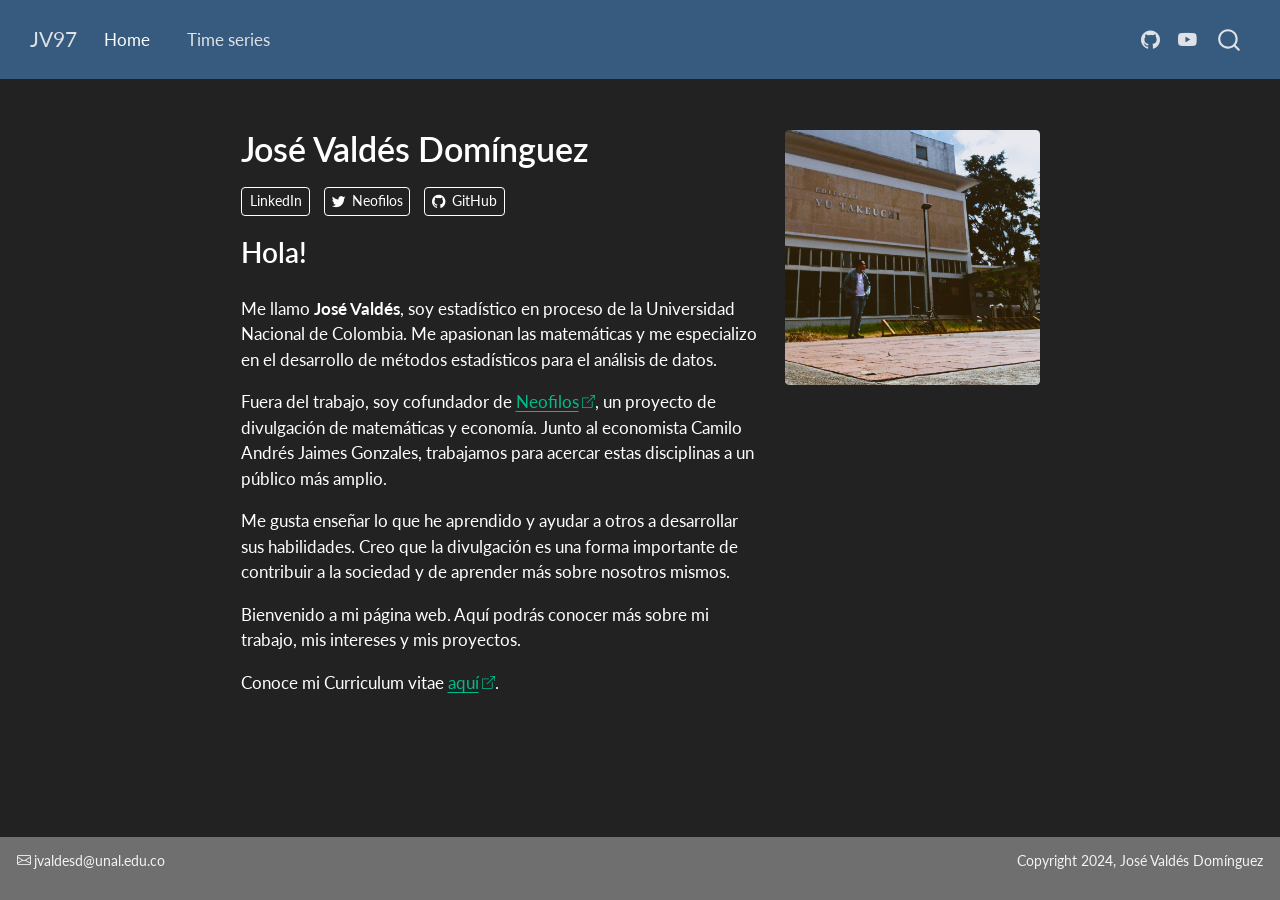
==== docs/index.html @ f2891b0b "favicon y añadir google ads" ====
<!DOCTYPE html>
<html xmlns="http://www.w3.org/1999/xhtml" lang="es" xml:lang="es"><head>
<!-- Google tag (gtag.js) -->
<script async src="https://www.googletagmanager.com/gtag/js?id=G-8QEJFWVWYY"></script>
<script>
  window.dataLayer = window.dataLayer || [];
  function gtag(){dataLayer.push(arguments);}
  gtag('js', new Date());

  gtag('config', 'G-8QEJFWVWYY');
</script>

<meta charset="utf-8">
<meta name="generator" content="quarto-1.4.549">

<meta name="viewport" content="width=device-width, initial-scale=1.0, user-scalable=yes">


<title>JV97 - José Valdés Domínguez</title>
<style>
code{white-space: pre-wrap;}
span.smallcaps{font-variant: small-caps;}
div.columns{display: flex; gap: min(4vw, 1.5em);}
div.column{flex: auto; overflow-x: auto;}
div.hanging-indent{margin-left: 1.5em; text-indent: -1.5em;}
ul.task-list{list-style: none;}
ul.task-list li input[type="checkbox"] {
  width: 0.8em;
  margin: 0 0.8em 0.2em -1em; /* quarto-specific, see https://github.com/quarto-dev/quarto-cli/issues/4556 */ 
  vertical-align: middle;
}
</style>


<script src="site_libs/quarto-nav/quarto-nav.js"></script>
<script src="site_libs/quarto-nav/headroom.min.js"></script>
<script src="site_libs/clipboard/clipboard.min.js"></script>
<script src="site_libs/quarto-search/autocomplete.umd.js"></script>
<script src="site_libs/quarto-search/fuse.min.js"></script>
<script src="site_libs/quarto-search/quarto-search.js"></script>
<meta name="quarto:offset" content="./">
<link href=".//imagen/logo/JV97-logos4.jpeg" rel="icon" type="image/jpeg">
<script src="site_libs/quarto-html/quarto.js"></script>
<script src="site_libs/quarto-html/popper.min.js"></script>
<script src="site_libs/quarto-html/tippy.umd.min.js"></script>
<link href="site_libs/quarto-html/tippy.css" rel="stylesheet">
<link href="site_libs/quarto-html/quarto-syntax-highlighting-dark.css" rel="stylesheet" id="quarto-text-highlighting-styles">
<script src="site_libs/bootstrap/bootstrap.min.js"></script>
<link href="site_libs/bootstrap/bootstrap-icons.css" rel="stylesheet">
<link href="site_libs/bootstrap/bootstrap.min.css" rel="stylesheet" id="quarto-bootstrap" data-mode="dark">
<script id="quarto-search-options" type="application/json">{
  "location": "navbar",
  "copy-button": false,
  "collapse-after": 3,
  "panel-placement": "end",
  "type": "overlay",
  "limit": 50,
  "keyboard-shortcut": [
    "f",
    "/",
    "s"
  ],
  "show-item-context": false,
  "language": {
    "search-no-results-text": "Sin resultados",
    "search-matching-documents-text": "documentos encontrados",
    "search-copy-link-title": "Copiar el enlace en la búsqueda",
    "search-hide-matches-text": "Ocultar resultados adicionales",
    "search-more-match-text": "resultado adicional en este documento",
    "search-more-matches-text": "resultados adicionales en este documento",
    "search-clear-button-title": "Borrar",
    "search-text-placeholder": "",
    "search-detached-cancel-button-title": "Cancelar",
    "search-submit-button-title": "Enviar",
    "search-label": "Buscar"
  }
}</script>


<link rel="stylesheet" href="styles.css">
</head>

<body class="nav-fixed fullcontent">

<div id="quarto-search-results"></div>
  <header id="quarto-header" class="headroom fixed-top">
    <nav class="navbar navbar-expand-lg " data-bs-theme="dark">
      <div class="navbar-container container-fluid">
      <div class="navbar-brand-container mx-auto">
    <a class="navbar-brand" href="./index.html">
    <span class="navbar-title">JV97</span>
    </a>
  </div>
            <div id="quarto-search" class="" title="Buscar"></div>
          <button class="navbar-toggler" type="button" data-bs-toggle="collapse" data-bs-target="#navbarCollapse" aria-controls="navbarCollapse" aria-expanded="false" aria-label="Navegación de palanca" onclick="if (window.quartoToggleHeadroom) { window.quartoToggleHeadroom(); }">
  <span class="navbar-toggler-icon"></span>
</button>
          <div class="collapse navbar-collapse" id="navbarCollapse">
            <ul class="navbar-nav navbar-nav-scroll me-auto">
  <li class="nav-item">
    <a class="nav-link active" href="./index.html" aria-current="page"> 
<span class="menu-text">Home</span></a>
  </li>  
  <li class="nav-item compact">
    <a class="nav-link" href="./about.qmd"> 
<span class="menu-text"></span></a>
  </li>  
  <li class="nav-item">
    <a class="nav-link" href="./series.html"> 
<span class="menu-text">Time series</span></a>
  </li>  
</ul>
            <ul class="navbar-nav navbar-nav-scroll ms-auto">
  <li class="nav-item compact">
    <a class="nav-link" href="https://github.com/JoseValdes97?tab=repositories"> <i class="bi bi-github" role="img">
</i> 
<span class="menu-text"></span></a>
  </li>  
  <li class="nav-item compact">
    <a class="nav-link" href="https://www.youtube.com/@neofilos1576"> <i class="bi bi-youtube" role="img">
</i> 
<span class="menu-text"></span></a>
  </li>  
</ul>
          </div> <!-- /navcollapse -->
          <div class="quarto-navbar-tools">
</div>
      </div> <!-- /container-fluid -->
    </nav>
</header>
<!-- content -->
<div id="quarto-content" class="quarto-container page-columns page-rows-contents page-layout-article page-navbar">
<!-- sidebar -->
<!-- margin-sidebar -->
    
<!-- main -->
<div class="quarto-about-solana column-body content">
  <div class="about-entity">
    <div class="entity-contents">
      <header id="title-block-header" class="quarto-title-block default">
<div class="quarto-title">
<h1 class="title">José Valdés Domínguez</h1>
</div>
<div class="quarto-title-meta">
  </div>
</header> <div class="about-links">
  <a href="https://www.linkedin.com/in/jose-armando-valdes-dominguez-b40739283" class="about-link" rel="" target="">
    <i class="bi bi-linkdin"></i>
     <span class="about-link-text">LinkedIn</span>
  </a>
  <a href="https://twitter.com/neofilos_" class="about-link" rel="" target="">
    <i class="bi bi-twitter"></i>
     <span class="about-link-text">Neofilos</span>
  </a>
  <a href="https://github.com/JoseValdes97" class="about-link" rel="" target="">
    <i class="bi bi-github"></i>
     <span class="about-link-text">GitHub</span>
  </a>
</div>
      <div class="about-contents"><main class="content" id="quarto-document-content">
<section id="hola" class="level2">
<h2 data-anchor-id="hola">Hola!</h2>
<p>Me llamo <strong>José Valdés</strong>, soy estadístico en proceso de la Universidad Nacional de Colombia. Me apasionan las matemáticas y me especializo en el desarrollo de métodos estadísticos para el análisis de datos.</p>
<p>Fuera del trabajo, soy cofundador de <a href="https://www.instagram.com/neofilos_/?hl=es-la" class="external" target="_blank">Neofilos</a>, un proyecto de divulgación de matemáticas y economía. Junto al economista Camilo Andrés Jaimes Gonzales, trabajamos para acercar estas disciplinas a un público más amplio.</p>
<p>Me gusta enseñar lo que he aprendido y ayudar a otros a desarrollar sus habilidades. Creo que la divulgación es una forma importante de contribuir a la sociedad y de aprender más sobre nosotros mismos.</p>
<p>Bienvenido a mi página web. Aquí podrás conocer más sobre mi trabajo, mis intereses y mis proyectos.</p>
<p>Conoce mi Curriculum vitae <a href="https://drive.google.com/file/d/17FmuRVnsxBYMQTLuP5zVKm45HBLJpgVs/view?usp=sharing" class="external" target="_blank">aquí</a>.</p>


</section>
</main></div>
    </div>
    <img src="imagen/foto-mia.jpg" class="about-image
  rounded " style="width: 15em;">
  </div>
</div>
 <!-- /main -->
<script id="quarto-html-after-body" type="application/javascript">
window.document.addEventListener("DOMContentLoaded", function (event) {
  const toggleBodyColorMode = (bsSheetEl) => {
    const mode = bsSheetEl.getAttribute("data-mode");
    const bodyEl = window.document.querySelector("body");
    if (mode === "dark") {
      bodyEl.classList.add("quarto-dark");
      bodyEl.classList.remove("quarto-light");
    } else {
      bodyEl.classList.add("quarto-light");
      bodyEl.classList.remove("quarto-dark");
    }
  }
  const toggleBodyColorPrimary = () => {
    const bsSheetEl = window.document.querySelector("link#quarto-bootstrap");
    if (bsSheetEl) {
      toggleBodyColorMode(bsSheetEl);
    }
  }
  toggleBodyColorPrimary();  
  const isCodeAnnotation = (el) => {
    for (const clz of el.classList) {
      if (clz.startsWith('code-annotation-')) {                     
        return true;
      }
    }
    return false;
  }
  const clipboard = new window.ClipboardJS('.code-copy-button', {
    text: function(trigger) {
      const codeEl = trigger.previousElementSibling.cloneNode(true);
      for (const childEl of codeEl.children) {
        if (isCodeAnnotation(childEl)) {
          childEl.remove();
        }
      }
      return codeEl.innerText;
    }
  });
  clipboard.on('success', function(e) {
    // button target
    const button = e.trigger;
    // don't keep focus
    button.blur();
    // flash "checked"
    button.classList.add('code-copy-button-checked');
    var currentTitle = button.getAttribute("title");
    button.setAttribute("title", "Copiado");
    let tooltip;
    if (window.bootstrap) {
      button.setAttribute("data-bs-toggle", "tooltip");
      button.setAttribute("data-bs-placement", "left");
      button.setAttribute("data-bs-title", "Copiado");
      tooltip = new bootstrap.Tooltip(button, 
        { trigger: "manual", 
          customClass: "code-copy-button-tooltip",
          offset: [0, -8]});
      tooltip.show();    
    }
    setTimeout(function() {
      if (tooltip) {
        tooltip.hide();
        button.removeAttribute("data-bs-title");
        button.removeAttribute("data-bs-toggle");
        button.removeAttribute("data-bs-placement");
      }
      button.setAttribute("title", currentTitle);
      button.classList.remove('code-copy-button-checked');
    }, 1000);
    // clear code selection
    e.clearSelection();
  });
  function tippyHover(el, contentFn, onTriggerFn, onUntriggerFn) {
    const config = {
      allowHTML: true,
      maxWidth: 500,
      delay: 100,
      arrow: false,
      appendTo: function(el) {
          return el.parentElement;
      },
      interactive: true,
      interactiveBorder: 10,
      theme: 'quarto',
      placement: 'bottom-start',
    };
    if (contentFn) {
      config.content = contentFn;
    }
    if (onTriggerFn) {
      config.onTrigger = onTriggerFn;
    }
    if (onUntriggerFn) {
      config.onUntrigger = onUntriggerFn;
    }
    window.tippy(el, config); 
  }
  const noterefs = window.document.querySelectorAll('a[role="doc-noteref"]');
  for (var i=0; i<noterefs.length; i++) {
    const ref = noterefs[i];
    tippyHover(ref, function() {
      // use id or data attribute instead here
      let href = ref.getAttribute('data-footnote-href') || ref.getAttribute('href');
      try { href = new URL(href).hash; } catch {}
      const id = href.replace(/^#\/?/, "");
      const note = window.document.getElementById(id);
      return note.innerHTML;
    });
  }
  const xrefs = window.document.querySelectorAll('a.quarto-xref');
  const processXRef = (id, note) => {
    // Strip column container classes
    const stripColumnClz = (el) => {
      el.classList.remove("page-full", "page-columns");
      if (el.children) {
        for (const child of el.children) {
          stripColumnClz(child);
        }
      }
    }
    stripColumnClz(note)
    if (id === null || id.startsWith('sec-')) {
      // Special case sections, only their first couple elements
      const container = document.createElement("div");
      if (note.children && note.children.length > 2) {
        container.appendChild(note.children[0].cloneNode(true));
        for (let i = 1; i < note.children.length; i++) {
          const child = note.children[i];
          if (child.tagName === "P" && child.innerText === "") {
            continue;
          } else {
            container.appendChild(child.cloneNode(true));
            break;
          }
        }
        if (window.Quarto?.typesetMath) {
          window.Quarto.typesetMath(container);
        }
        return container.innerHTML
      } else {
        if (window.Quarto?.typesetMath) {
          window.Quarto.typesetMath(note);
        }
        return note.innerHTML;
      }
    } else {
      // Remove any anchor links if they are present
      const anchorLink = note.querySelector('a.anchorjs-link');
      if (anchorLink) {
        anchorLink.remove();
      }
      if (window.Quarto?.typesetMath) {
        window.Quarto.typesetMath(note);
      }
      // TODO in 1.5, we should make sure this works without a callout special case
      if (note.classList.contains("callout")) {
        return note.outerHTML;
      } else {
        return note.innerHTML;
      }
    }
  }
  for (var i=0; i<xrefs.length; i++) {
    const xref = xrefs[i];
    tippyHover(xref, undefined, function(instance) {
      instance.disable();
      let url = xref.getAttribute('href');
      let hash = undefined; 
      if (url.startsWith('#')) {
        hash = url;
      } else {
        try { hash = new URL(url).hash; } catch {}
      }
      if (hash) {
        const id = hash.replace(/^#\/?/, "");
        const note = window.document.getElementById(id);
        if (note !== null) {
          try {
            const html = processXRef(id, note.cloneNode(true));
            instance.setContent(html);
          } finally {
            instance.enable();
            instance.show();
          }
        } else {
          // See if we can fetch this
          fetch(url.split('#')[0])
          .then(res => res.text())
          .then(html => {
            const parser = new DOMParser();
            const htmlDoc = parser.parseFromString(html, "text/html");
            const note = htmlDoc.getElementById(id);
            if (note !== null) {
              const html = processXRef(id, note);
              instance.setContent(html);
            } 
          }).finally(() => {
            instance.enable();
            instance.show();
          });
        }
      } else {
        // See if we can fetch a full url (with no hash to target)
        // This is a special case and we should probably do some content thinning / targeting
        fetch(url)
        .then(res => res.text())
        .then(html => {
          const parser = new DOMParser();
          const htmlDoc = parser.parseFromString(html, "text/html");
          const note = htmlDoc.querySelector('main.content');
          if (note !== null) {
            // This should only happen for chapter cross references
            // (since there is no id in the URL)
            // remove the first header
            if (note.children.length > 0 && note.children[0].tagName === "HEADER") {
              note.children[0].remove();
            }
            const html = processXRef(null, note);
            instance.setContent(html);
          } 
        }).finally(() => {
          instance.enable();
          instance.show();
        });
      }
    }, function(instance) {
    });
  }
      let selectedAnnoteEl;
      const selectorForAnnotation = ( cell, annotation) => {
        let cellAttr = 'data-code-cell="' + cell + '"';
        let lineAttr = 'data-code-annotation="' +  annotation + '"';
        const selector = 'span[' + cellAttr + '][' + lineAttr + ']';
        return selector;
      }
      const selectCodeLines = (annoteEl) => {
        const doc = window.document;
        const targetCell = annoteEl.getAttribute("data-target-cell");
        const targetAnnotation = annoteEl.getAttribute("data-target-annotation");
        const annoteSpan = window.document.querySelector(selectorForAnnotation(targetCell, targetAnnotation));
        const lines = annoteSpan.getAttribute("data-code-lines").split(",");
        const lineIds = lines.map((line) => {
          return targetCell + "-" + line;
        })
        let top = null;
        let height = null;
        let parent = null;
        if (lineIds.length > 0) {
            //compute the position of the single el (top and bottom and make a div)
            const el = window.document.getElementById(lineIds[0]);
            top = el.offsetTop;
            height = el.offsetHeight;
            parent = el.parentElement.parentElement;
          if (lineIds.length > 1) {
            const lastEl = window.document.getElementById(lineIds[lineIds.length - 1]);
            const bottom = lastEl.offsetTop + lastEl.offsetHeight;
            height = bottom - top;
          }
          if (top !== null && height !== null && parent !== null) {
            // cook up a div (if necessary) and position it 
            let div = window.document.getElementById("code-annotation-line-highlight");
            if (div === null) {
              div = window.document.createElement("div");
              div.setAttribute("id", "code-annotation-line-highlight");
              div.style.position = 'absolute';
              parent.appendChild(div);
            }
            div.style.top = top - 2 + "px";
            div.style.height = height + 4 + "px";
            div.style.left = 0;
            let gutterDiv = window.document.getElementById("code-annotation-line-highlight-gutter");
            if (gutterDiv === null) {
              gutterDiv = window.document.createElement("div");
              gutterDiv.setAttribute("id", "code-annotation-line-highlight-gutter");
              gutterDiv.style.position = 'absolute';
              const codeCell = window.document.getElementById(targetCell);
              const gutter = codeCell.querySelector('.code-annotation-gutter');
              gutter.appendChild(gutterDiv);
            }
            gutterDiv.style.top = top - 2 + "px";
            gutterDiv.style.height = height + 4 + "px";
          }
          selectedAnnoteEl = annoteEl;
        }
      };
      const unselectCodeLines = () => {
        const elementsIds = ["code-annotation-line-highlight", "code-annotation-line-highlight-gutter"];
        elementsIds.forEach((elId) => {
          const div = window.document.getElementById(elId);
          if (div) {
            div.remove();
          }
        });
        selectedAnnoteEl = undefined;
      };
        // Handle positioning of the toggle
    window.addEventListener(
      "resize",
      throttle(() => {
        elRect = undefined;
        if (selectedAnnoteEl) {
          selectCodeLines(selectedAnnoteEl);
        }
      }, 10)
    );
    function throttle(fn, ms) {
    let throttle = false;
    let timer;
      return (...args) => {
        if(!throttle) { // first call gets through
            fn.apply(this, args);
            throttle = true;
        } else { // all the others get throttled
            if(timer) clearTimeout(timer); // cancel #2
            timer = setTimeout(() => {
              fn.apply(this, args);
              timer = throttle = false;
            }, ms);
        }
      };
    }
      // Attach click handler to the DT
      const annoteDls = window.document.querySelectorAll('dt[data-target-cell]');
      for (const annoteDlNode of annoteDls) {
        annoteDlNode.addEventListener('click', (event) => {
          const clickedEl = event.target;
          if (clickedEl !== selectedAnnoteEl) {
            unselectCodeLines();
            const activeEl = window.document.querySelector('dt[data-target-cell].code-annotation-active');
            if (activeEl) {
              activeEl.classList.remove('code-annotation-active');
            }
            selectCodeLines(clickedEl);
            clickedEl.classList.add('code-annotation-active');
          } else {
            // Unselect the line
            unselectCodeLines();
            clickedEl.classList.remove('code-annotation-active');
          }
        });
      }
  const findCites = (el) => {
    const parentEl = el.parentElement;
    if (parentEl) {
      const cites = parentEl.dataset.cites;
      if (cites) {
        return {
          el,
          cites: cites.split(' ')
        };
      } else {
        return findCites(el.parentElement)
      }
    } else {
      return undefined;
    }
  };
  var bibliorefs = window.document.querySelectorAll('a[role="doc-biblioref"]');
  for (var i=0; i<bibliorefs.length; i++) {
    const ref = bibliorefs[i];
    const citeInfo = findCites(ref);
    if (citeInfo) {
      tippyHover(citeInfo.el, function() {
        var popup = window.document.createElement('div');
        citeInfo.cites.forEach(function(cite) {
          var citeDiv = window.document.createElement('div');
          citeDiv.classList.add('hanging-indent');
          citeDiv.classList.add('csl-entry');
          var biblioDiv = window.document.getElementById('ref-' + cite);
          if (biblioDiv) {
            citeDiv.innerHTML = biblioDiv.innerHTML;
          }
          popup.appendChild(citeDiv);
        });
        return popup.innerHTML;
      });
    }
  }
});
</script>
</div> <!-- /content -->
<footer class="footer">
  <div class="nav-footer">
    <div class="nav-footer-left">
      <ul class="footer-items list-unstyled">
    <li class="nav-item">
      <i class="bi bi-envelope" role="img">
</i> 
 jvaldesd@unal.edu.co
  </li>  
</ul>
    </div>   
    <div class="nav-footer-center">
      &nbsp;
    </div>
    <div class="nav-footer-right">
      <ul class="footer-items list-unstyled">
    <li class="nav-item">
 Copyright 2024, José Valdés Domínguez
  </li>  
</ul>
    </div>
  </div>
</footer>




</body></html>
---- docs/site_libs/quarto-html/tippy.css ----
.tippy-box[data-animation=fade][data-state=hidden]{opacity:0}[data-tippy-root]{max-width:calc(100vw - 10px)}.tippy-box{position:relative;background-color:#333;color:#fff;border-radius:4px;font-size:14px;line-height:1.4;white-space:normal;outline:0;transition-property:transform,visibility,opacity}.tippy-box[data-placement^=top]>.tippy-arrow{bottom:0}.tippy-box[data-placement^=top]>.tippy-arrow:before{bottom:-7px;left:0;border-width:8px 8px 0;border-top-color:initial;transform-origin:center top}.tippy-box[data-placement^=bottom]>.tippy-arrow{top:0}.tippy-box[data-placement^=bottom]>.tippy-arrow:before{top:-7px;left:0;border-width:0 8px 8px;border-bottom-color:initial;transform-origin:center bottom}.tippy-box[data-placement^=left]>.tippy-arrow{right:0}.tippy-box[data-placement^=left]>.tippy-arrow:before{border-width:8px 0 8px 8px;border-left-color:initial;right:-7px;transform-origin:center left}.tippy-box[data-placement^=right]>.tippy-arrow{left:0}.tippy-box[data-placement^=right]>.tippy-arrow:before{left:-7px;border-width:8px 8px 8px 0;border-right-color:initial;transform-origin:center right}.tippy-box[data-inertia][data-state=visible]{transition-timing-function:cubic-bezier(.54,1.5,.38,1.11)}.tippy-arrow{width:16px;height:16px;color:#333}.tippy-arrow:before{content:"";position:absolute;border-color:transparent;border-style:solid}.tippy-content{position:relative;padding:5px 9px;z-index:1}
---- docs/styles.css ----
/* css styles */
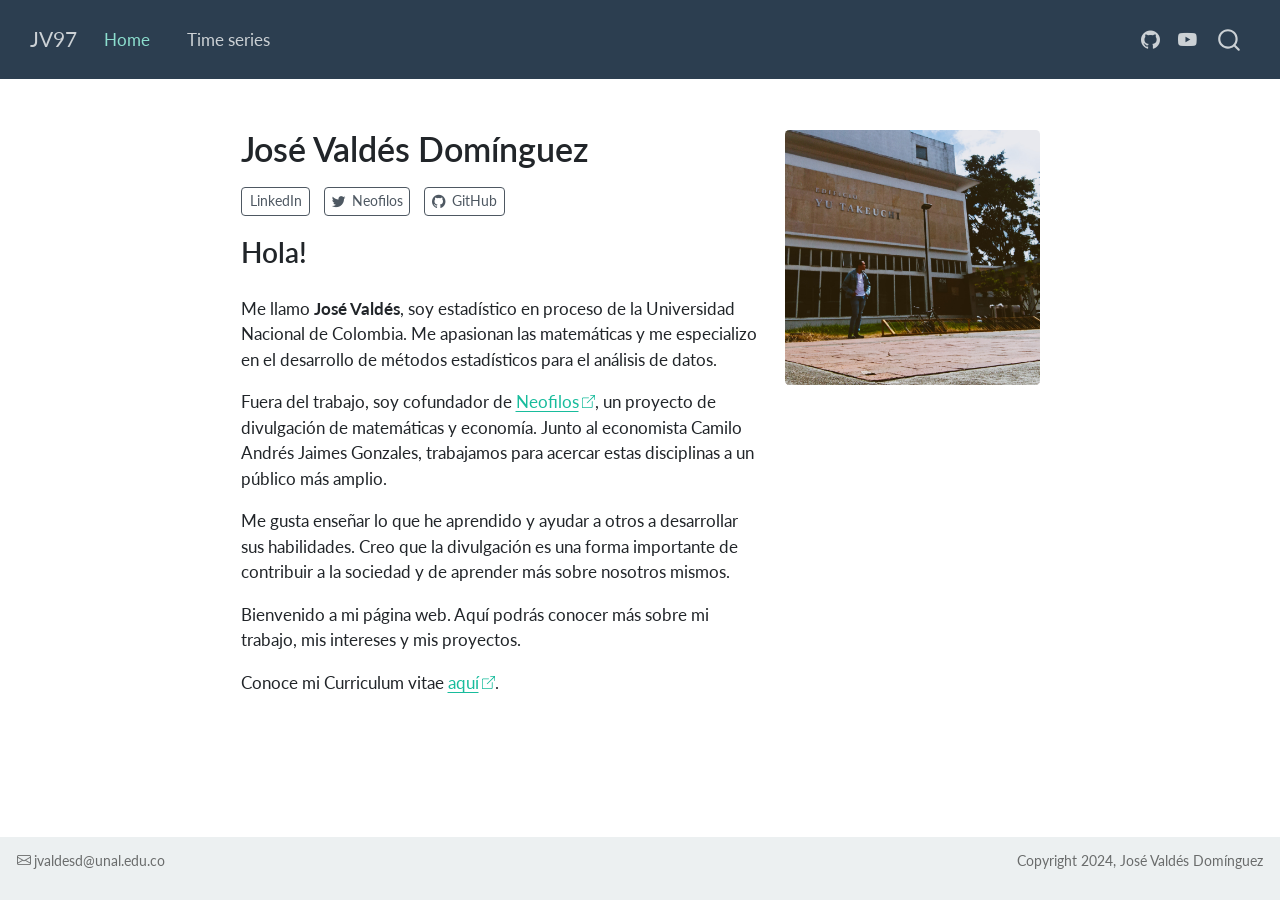
==== commit d7eb652f: "Cambios para manejo de plots." ====
--- a/docs/index.html
+++ b/docs/index.html
@@ -1,14 +1,5 @@
 <!DOCTYPE html>
 <html xmlns="http://www.w3.org/1999/xhtml" lang="es" xml:lang="es"><head>
-<!-- Google tag (gtag.js) -->
-<script async src="https://www.googletagmanager.com/gtag/js?id=G-8QEJFWVWYY"></script>
-<script>
-  window.dataLayer = window.dataLayer || [];
-  function gtag(){dataLayer.push(arguments);}
-  gtag('js', new Date());
-
-  gtag('config', 'G-8QEJFWVWYY');
-</script>
 
 <meta charset="utf-8">
 <meta name="generator" content="quarto-1.4.549">
@@ -44,10 +35,10 @@
 <script src="site_libs/quarto-html/popper.min.js"></script>
 <script src="site_libs/quarto-html/tippy.umd.min.js"></script>
 <link href="site_libs/quarto-html/tippy.css" rel="stylesheet">
-<link href="site_libs/quarto-html/quarto-syntax-highlighting-dark.css" rel="stylesheet" id="quarto-text-highlighting-styles">
+<link href="site_libs/quarto-html/quarto-syntax-highlighting.css" rel="stylesheet" id="quarto-text-highlighting-styles">
 <script src="site_libs/bootstrap/bootstrap.min.js"></script>
 <link href="site_libs/bootstrap/bootstrap-icons.css" rel="stylesheet">
-<link href="site_libs/bootstrap/bootstrap.min.css" rel="stylesheet" id="quarto-bootstrap" data-mode="dark">
+<link href="site_libs/bootstrap/bootstrap.min.css" rel="stylesheet" id="quarto-bootstrap" data-mode="light">
 <script id="quarto-search-options" type="application/json">{
   "location": "navbar",
   "copy-button": false,
@@ -75,9 +66,17 @@
     "search-label": "Buscar"
   }
 }</script>
-
-
-<link rel="stylesheet" href="styles.css">
+<script async="" src="https://www.googletagmanager.com/gtag/js?id=G-8QEJFWVWYY"></script>
+
+<script type="text/javascript">
+
+window.dataLayer = window.dataLayer || [];
+function gtag(){dataLayer.push(arguments);}
+gtag('js', new Date());
+gtag('config', 'G-8QEJFWVWYY', { 'anonymize_ip': true});
+</script>
+
+
 </head>
 
 <body class="nav-fixed fullcontent">
--- a/docs/site_libs/quarto-html/quarto-syntax-highlighting.css
+++ b/docs/site_libs/quarto-html/quarto-syntax-highlighting.css
@@ -0,0 +1,203 @@
+/* quarto syntax highlight colors */
+:root {
+  --quarto-hl-ot-color: #003B4F;
+  --quarto-hl-at-color: #657422;
+  --quarto-hl-ss-color: #20794D;
+  --quarto-hl-an-color: #5E5E5E;
+  --quarto-hl-fu-color: #4758AB;
+  --quarto-hl-st-color: #20794D;
+  --quarto-hl-cf-color: #003B4F;
+  --quarto-hl-op-color: #5E5E5E;
+  --quarto-hl-er-color: #AD0000;
+  --quarto-hl-bn-color: #AD0000;
+  --quarto-hl-al-color: #AD0000;
+  --quarto-hl-va-color: #111111;
+  --quarto-hl-bu-color: inherit;
+  --quarto-hl-ex-color: inherit;
+  --quarto-hl-pp-color: #AD0000;
+  --quarto-hl-in-color: #5E5E5E;
+  --quarto-hl-vs-color: #20794D;
+  --quarto-hl-wa-color: #5E5E5E;
+  --quarto-hl-do-color: #5E5E5E;
+  --quarto-hl-im-color: #00769E;
+  --quarto-hl-ch-color: #20794D;
+  --quarto-hl-dt-color: #AD0000;
+  --quarto-hl-fl-color: #AD0000;
+  --quarto-hl-co-color: #5E5E5E;
+  --quarto-hl-cv-color: #5E5E5E;
+  --quarto-hl-cn-color: #8f5902;
+  --quarto-hl-sc-color: #5E5E5E;
+  --quarto-hl-dv-color: #AD0000;
+  --quarto-hl-kw-color: #003B4F;
+}
+
+/* other quarto variables */
+:root {
+  --quarto-font-monospace: SFMono-Regular, Menlo, Monaco, Consolas, "Liberation Mono", "Courier New", monospace;
+}
+
+pre > code.sourceCode > span {
+  color: #003B4F;
+}
+
+code span {
+  color: #003B4F;
+}
+
+code.sourceCode > span {
+  color: #003B4F;
+}
+
+div.sourceCode,
+div.sourceCode pre.sourceCode {
+  color: #003B4F;
+}
+
+code span.ot {
+  color: #003B4F;
+  font-style: inherit;
+}
+
+code span.at {
+  color: #657422;
+  font-style: inherit;
+}
+
+code span.ss {
+  color: #20794D;
+  font-style: inherit;
+}
+
+code span.an {
+  color: #5E5E5E;
+  font-style: inherit;
+}
+
+code span.fu {
+  color: #4758AB;
+  font-style: inherit;
+}
+
+code span.st {
+  color: #20794D;
+  font-style: inherit;
+}
+
+code span.cf {
+  color: #003B4F;
+  font-style: inherit;
+}
+
+code span.op {
+  color: #5E5E5E;
+  font-style: inherit;
+}
+
+code span.er {
+  color: #AD0000;
+  font-style: inherit;
+}
+
+code span.bn {
+  color: #AD0000;
+  font-style: inherit;
+}
+
+code span.al {
+  color: #AD0000;
+  font-style: inherit;
+}
+
+code span.va {
+  color: #111111;
+  font-style: inherit;
+}
+
+code span.bu {
+  font-style: inherit;
+}
+
+code span.ex {
+  font-style: inherit;
+}
+
+code span.pp {
+  color: #AD0000;
+  font-style: inherit;
+}
+
+code span.in {
+  color: #5E5E5E;
+  font-style: inherit;
+}
+
+code span.vs {
+  color: #20794D;
+  font-style: inherit;
+}
+
+code span.wa {
+  color: #5E5E5E;
+  font-style: italic;
+}
+
+code span.do {
+  color: #5E5E5E;
+  font-style: italic;
+}
+
+code span.im {
+  color: #00769E;
+  font-style: inherit;
+}
+
+code span.ch {
+  color: #20794D;
+  font-style: inherit;
+}
+
+code span.dt {
+  color: #AD0000;
+  font-style: inherit;
+}
+
+code span.fl {
+  color: #AD0000;
+  font-style: inherit;
+}
+
+code span.co {
+  color: #5E5E5E;
+  font-style: inherit;
+}
+
+code span.cv {
+  color: #5E5E5E;
+  font-style: italic;
+}
+
+code span.cn {
+  color: #8f5902;
+  font-style: inherit;
+}
+
+code span.sc {
+  color: #5E5E5E;
+  font-style: inherit;
+}
+
+code span.dv {
+  color: #AD0000;
+  font-style: inherit;
+}
+
+code span.kw {
+  color: #003B4F;
+  font-style: inherit;
+}
+
+.prevent-inlining {
+  content: "</";
+}
+
+/*# sourceMappingURL=debc5d5d77c3f9108843748ff7464032.css.map */
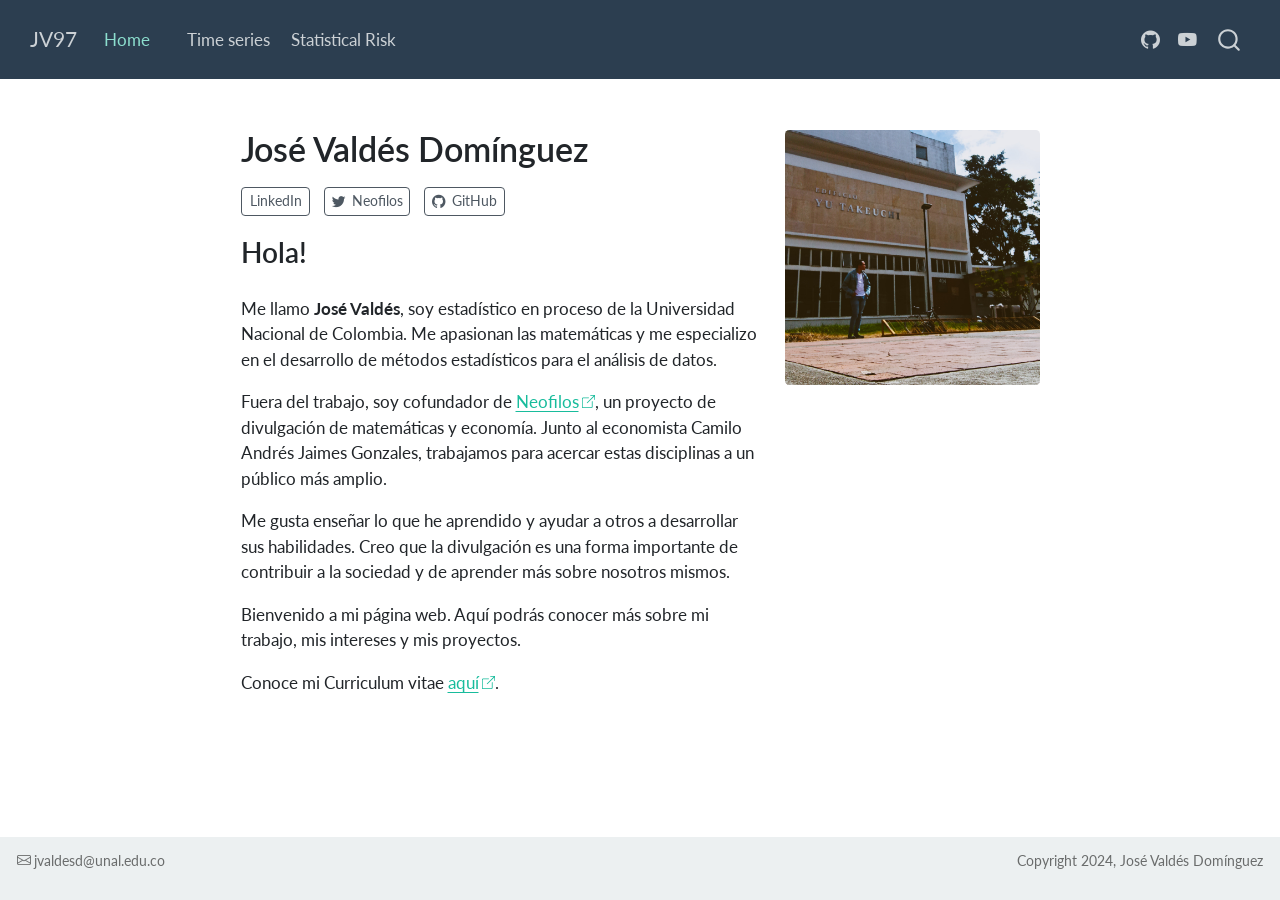
==== commit cb25fedf: "Agregar riesgo" ====
--- a/docs/index.html
+++ b/docs/index.html
@@ -107,6 +107,10 @@
   <li class="nav-item">
     <a class="nav-link" href="./series.html"> 
 <span class="menu-text">Time series</span></a>
+  </li>  
+  <li class="nav-item">
+    <a class="nav-link" href="./Teo Est. Riesgo.html"> 
+<span class="menu-text">Statistical Risk</span></a>
   </li>  
 </ul>
             <ul class="navbar-nav navbar-nav-scroll ms-auto">
@@ -163,7 +167,7 @@
 <p>Fuera del trabajo, soy cofundador de <a href="https://www.instagram.com/neofilos_/?hl=es-la" class="external" target="_blank">Neofilos</a>, un proyecto de divulgación de matemáticas y economía. Junto al economista Camilo Andrés Jaimes Gonzales, trabajamos para acercar estas disciplinas a un público más amplio.</p>
 <p>Me gusta enseñar lo que he aprendido y ayudar a otros a desarrollar sus habilidades. Creo que la divulgación es una forma importante de contribuir a la sociedad y de aprender más sobre nosotros mismos.</p>
 <p>Bienvenido a mi página web. Aquí podrás conocer más sobre mi trabajo, mis intereses y mis proyectos.</p>
-<p>Conoce mi Curriculum vitae <a href="https://drive.google.com/file/d/17FmuRVnsxBYMQTLuP5zVKm45HBLJpgVs/view?usp=sharing" class="external" target="_blank">aquí</a>.</p>
+<p>Conoce mi Curriculum vitae <a href="https://drive.google.com/file/d/1rqsHwhELFI-Ladyf6PXiqlrOq2-z4ayM/view?usp=sharing" class="external" target="_blank">aquí</a>.</p>
 
 
 </section>
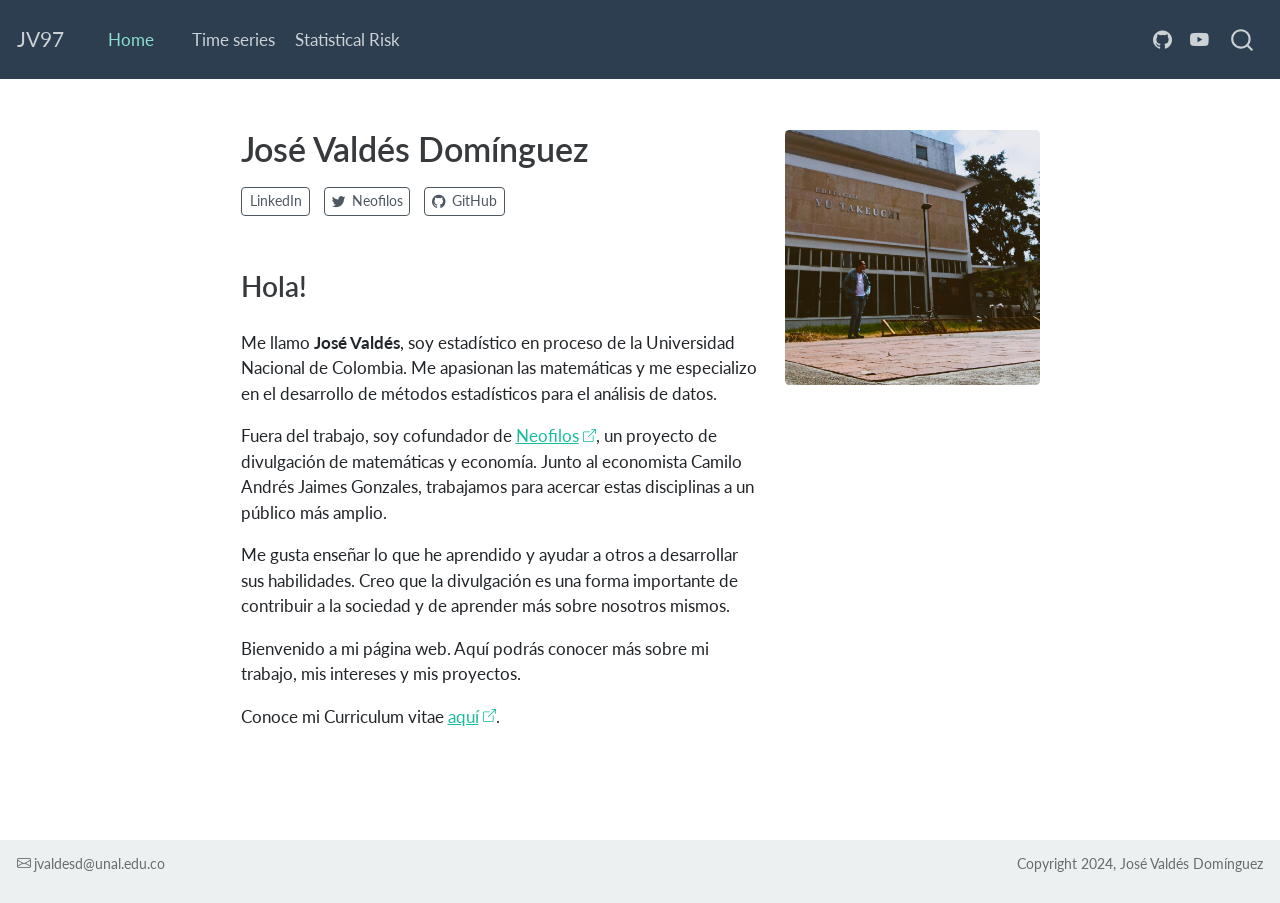
==== commit 684e6507: "ACtualizacion cv" ====
--- a/docs/index.html
+++ b/docs/index.html
@@ -2,7 +2,7 @@
 <html xmlns="http://www.w3.org/1999/xhtml" lang="es" xml:lang="es"><head>
 
 <meta charset="utf-8">
-<meta name="generator" content="quarto-1.4.549">
+<meta name="generator" content="quarto-1.3.450">
 
 <meta name="viewport" content="width=device-width, initial-scale=1.0, user-scalable=yes">
 
@@ -45,13 +45,7 @@
   "collapse-after": 3,
   "panel-placement": "end",
   "type": "overlay",
-  "limit": 50,
-  "keyboard-shortcut": [
-    "f",
-    "/",
-    "s"
-  ],
-  "show-item-context": false,
+  "limit": 20,
   "language": {
     "search-no-results-text": "Sin resultados",
     "search-matching-documents-text": "documentos encontrados",
@@ -60,7 +54,6 @@
     "search-more-match-text": "resultado adicional en este documento",
     "search-more-matches-text": "resultados adicionales en este documento",
     "search-clear-button-title": "Borrar",
-    "search-text-placeholder": "",
     "search-detached-cancel-button-title": "Cancelar",
     "search-submit-button-title": "Enviar",
     "search-label": "Buscar"
@@ -83,9 +76,9 @@
 
 <div id="quarto-search-results"></div>
   <header id="quarto-header" class="headroom fixed-top">
-    <nav class="navbar navbar-expand-lg " data-bs-theme="dark">
+    <nav class="navbar navbar-expand-lg navbar-dark ">
       <div class="navbar-container container-fluid">
-      <div class="navbar-brand-container mx-auto">
+      <div class="navbar-brand-container">
     <a class="navbar-brand" href="./index.html">
     <span class="navbar-title">JV97</span>
     </a>
@@ -97,37 +90,37 @@
           <div class="collapse navbar-collapse" id="navbarCollapse">
             <ul class="navbar-nav navbar-nav-scroll me-auto">
   <li class="nav-item">
-    <a class="nav-link active" href="./index.html" aria-current="page"> 
-<span class="menu-text">Home</span></a>
+    <a class="nav-link active" href="./index.html" rel="" target="" aria-current="page">
+ <span class="menu-text">Home</span></a>
   </li>  
   <li class="nav-item compact">
-    <a class="nav-link" href="./about.qmd"> 
-<span class="menu-text"></span></a>
+    <a class="nav-link" href="./about.qmd" rel="" target="">
+ <span class="menu-text"></span></a>
   </li>  
   <li class="nav-item">
-    <a class="nav-link" href="./series.html"> 
-<span class="menu-text">Time series</span></a>
+    <a class="nav-link" href="./series.html" rel="" target="">
+ <span class="menu-text">Time series</span></a>
   </li>  
   <li class="nav-item">
-    <a class="nav-link" href="./Teo Est. Riesgo.html"> 
-<span class="menu-text">Statistical Risk</span></a>
+    <a class="nav-link" href="./Teo Est. Riesgo.html" rel="" target="">
+ <span class="menu-text">Statistical Risk</span></a>
   </li>  
 </ul>
             <ul class="navbar-nav navbar-nav-scroll ms-auto">
   <li class="nav-item compact">
-    <a class="nav-link" href="https://github.com/JoseValdes97?tab=repositories"> <i class="bi bi-github" role="img">
+    <a class="nav-link" href="https://github.com/JoseValdes97?tab=repositories" rel="" target=""><i class="bi bi-github" role="img">
 </i> 
-<span class="menu-text"></span></a>
+ <span class="menu-text"></span></a>
   </li>  
   <li class="nav-item compact">
-    <a class="nav-link" href="https://www.youtube.com/@neofilos1576"> <i class="bi bi-youtube" role="img">
+    <a class="nav-link" href="https://www.youtube.com/@neofilos1576" rel="" target=""><i class="bi bi-youtube" role="img">
 </i> 
-<span class="menu-text"></span></a>
+ <span class="menu-text"></span></a>
   </li>  
 </ul>
+            <div class="quarto-navbar-tools">
+</div>
           </div> <!-- /navcollapse -->
-          <div class="quarto-navbar-tools">
-</div>
       </div> <!-- /container-fluid -->
     </nav>
 </header>
@@ -137,7 +130,7 @@
 <!-- margin-sidebar -->
     
 <!-- main -->
-<div class="quarto-about-solana column-body content">
+<div class="quarto-about-solana column-body">
   <div class="about-entity">
     <div class="entity-contents">
       <header id="title-block-header" class="quarto-title-block default">
@@ -167,7 +160,7 @@
 <p>Fuera del trabajo, soy cofundador de <a href="https://www.instagram.com/neofilos_/?hl=es-la" class="external" target="_blank">Neofilos</a>, un proyecto de divulgación de matemáticas y economía. Junto al economista Camilo Andrés Jaimes Gonzales, trabajamos para acercar estas disciplinas a un público más amplio.</p>
 <p>Me gusta enseñar lo que he aprendido y ayudar a otros a desarrollar sus habilidades. Creo que la divulgación es una forma importante de contribuir a la sociedad y de aprender más sobre nosotros mismos.</p>
 <p>Bienvenido a mi página web. Aquí podrás conocer más sobre mi trabajo, mis intereses y mis proyectos.</p>
-<p>Conoce mi Curriculum vitae <a href="https://drive.google.com/file/d/1rqsHwhELFI-Ladyf6PXiqlrOq2-z4ayM/view?usp=sharing" class="external" target="_blank">aquí</a>.</p>
+<p>Conoce mi Curriculum vitae <a href="https://doc-0c-48-prod-00-apps-viewer.googleusercontent.com/viewer2/prod-00/pdf/vqntbicoh9kp9cobnlt3b20q45kg5jis/fhut1cjfv1njsmeqr3bd0rqoq6nqsolg/1712264400000/3/106704187604765970217/[base64]?authuser=1&amp;nonce=n4f038pkanr1k&amp;user=106704187604765970217&amp;hash=0l5iv0ib66lm8gaeup6b4nvt1nblltd6" class="external" target="_blank">aquí</a>.</p>
 
 
 </section>
@@ -250,9 +243,10 @@
     // clear code selection
     e.clearSelection();
   });
-  function tippyHover(el, contentFn, onTriggerFn, onUntriggerFn) {
+  function tippyHover(el, contentFn) {
     const config = {
       allowHTML: true,
+      content: contentFn,
       maxWidth: 500,
       delay: 100,
       arrow: false,
@@ -262,17 +256,8 @@
       interactive: true,
       interactiveBorder: 10,
       theme: 'quarto',
-      placement: 'bottom-start',
+      placement: 'bottom-start'
     };
-    if (contentFn) {
-      config.content = contentFn;
-    }
-    if (onTriggerFn) {
-      config.onTrigger = onTriggerFn;
-    }
-    if (onUntriggerFn) {
-      config.onUntrigger = onUntriggerFn;
-    }
     window.tippy(el, config); 
   }
   const noterefs = window.document.querySelectorAll('a[role="doc-noteref"]');
@@ -285,125 +270,6 @@
       const id = href.replace(/^#\/?/, "");
       const note = window.document.getElementById(id);
       return note.innerHTML;
-    });
-  }
-  const xrefs = window.document.querySelectorAll('a.quarto-xref');
-  const processXRef = (id, note) => {
-    // Strip column container classes
-    const stripColumnClz = (el) => {
-      el.classList.remove("page-full", "page-columns");
-      if (el.children) {
-        for (const child of el.children) {
-          stripColumnClz(child);
-        }
-      }
-    }
-    stripColumnClz(note)
-    if (id === null || id.startsWith('sec-')) {
-      // Special case sections, only their first couple elements
-      const container = document.createElement("div");
-      if (note.children && note.children.length > 2) {
-        container.appendChild(note.children[0].cloneNode(true));
-        for (let i = 1; i < note.children.length; i++) {
-          const child = note.children[i];
-          if (child.tagName === "P" && child.innerText === "") {
-            continue;
-          } else {
-            container.appendChild(child.cloneNode(true));
-            break;
-          }
-        }
-        if (window.Quarto?.typesetMath) {
-          window.Quarto.typesetMath(container);
-        }
-        return container.innerHTML
-      } else {
-        if (window.Quarto?.typesetMath) {
-          window.Quarto.typesetMath(note);
-        }
-        return note.innerHTML;
-      }
-    } else {
-      // Remove any anchor links if they are present
-      const anchorLink = note.querySelector('a.anchorjs-link');
-      if (anchorLink) {
-        anchorLink.remove();
-      }
-      if (window.Quarto?.typesetMath) {
-        window.Quarto.typesetMath(note);
-      }
-      // TODO in 1.5, we should make sure this works without a callout special case
-      if (note.classList.contains("callout")) {
-        return note.outerHTML;
-      } else {
-        return note.innerHTML;
-      }
-    }
-  }
-  for (var i=0; i<xrefs.length; i++) {
-    const xref = xrefs[i];
-    tippyHover(xref, undefined, function(instance) {
-      instance.disable();
-      let url = xref.getAttribute('href');
-      let hash = undefined; 
-      if (url.startsWith('#')) {
-        hash = url;
-      } else {
-        try { hash = new URL(url).hash; } catch {}
-      }
-      if (hash) {
-        const id = hash.replace(/^#\/?/, "");
-        const note = window.document.getElementById(id);
-        if (note !== null) {
-          try {
-            const html = processXRef(id, note.cloneNode(true));
-            instance.setContent(html);
-          } finally {
-            instance.enable();
-            instance.show();
-          }
-        } else {
-          // See if we can fetch this
-          fetch(url.split('#')[0])
-          .then(res => res.text())
-          .then(html => {
-            const parser = new DOMParser();
-            const htmlDoc = parser.parseFromString(html, "text/html");
-            const note = htmlDoc.getElementById(id);
-            if (note !== null) {
-              const html = processXRef(id, note);
-              instance.setContent(html);
-            } 
-          }).finally(() => {
-            instance.enable();
-            instance.show();
-          });
-        }
-      } else {
-        // See if we can fetch a full url (with no hash to target)
-        // This is a special case and we should probably do some content thinning / targeting
-        fetch(url)
-        .then(res => res.text())
-        .then(html => {
-          const parser = new DOMParser();
-          const htmlDoc = parser.parseFromString(html, "text/html");
-          const note = htmlDoc.querySelector('main.content');
-          if (note !== null) {
-            // This should only happen for chapter cross references
-            // (since there is no id in the URL)
-            // remove the first header
-            if (note.children.length > 0 && note.children[0].tagName === "HEADER") {
-              note.children[0].remove();
-            }
-            const html = processXRef(null, note);
-            instance.setContent(html);
-          } 
-        }).finally(() => {
-          instance.enable();
-          instance.show();
-        });
-      }
-    }, function(instance) {
     });
   }
       let selectedAnnoteEl;
@@ -447,7 +313,6 @@
             }
             div.style.top = top - 2 + "px";
             div.style.height = height + 4 + "px";
-            div.style.left = 0;
             let gutterDiv = window.document.getElementById("code-annotation-line-highlight-gutter");
             if (gutterDiv === null) {
               gutterDiv = window.document.createElement("div");
@@ -473,32 +338,6 @@
         });
         selectedAnnoteEl = undefined;
       };
-        // Handle positioning of the toggle
-    window.addEventListener(
-      "resize",
-      throttle(() => {
-        elRect = undefined;
-        if (selectedAnnoteEl) {
-          selectCodeLines(selectedAnnoteEl);
-        }
-      }, 10)
-    );
-    function throttle(fn, ms) {
-    let throttle = false;
-    let timer;
-      return (...args) => {
-        if(!throttle) { // first call gets through
-            fn.apply(this, args);
-            throttle = true;
-        } else { // all the others get throttled
-            if(timer) clearTimeout(timer); // cancel #2
-            timer = setTimeout(() => {
-              fn.apply(this, args);
-              timer = throttle = false;
-            }, ms);
-        }
-      };
-    }
       // Attach click handler to the DT
       const annoteDls = window.document.querySelectorAll('dt[data-target-cell]');
       for (const annoteDlNode of annoteDls) {
@@ -585,5 +424,4 @@
 
 
 
-
 </body></html>
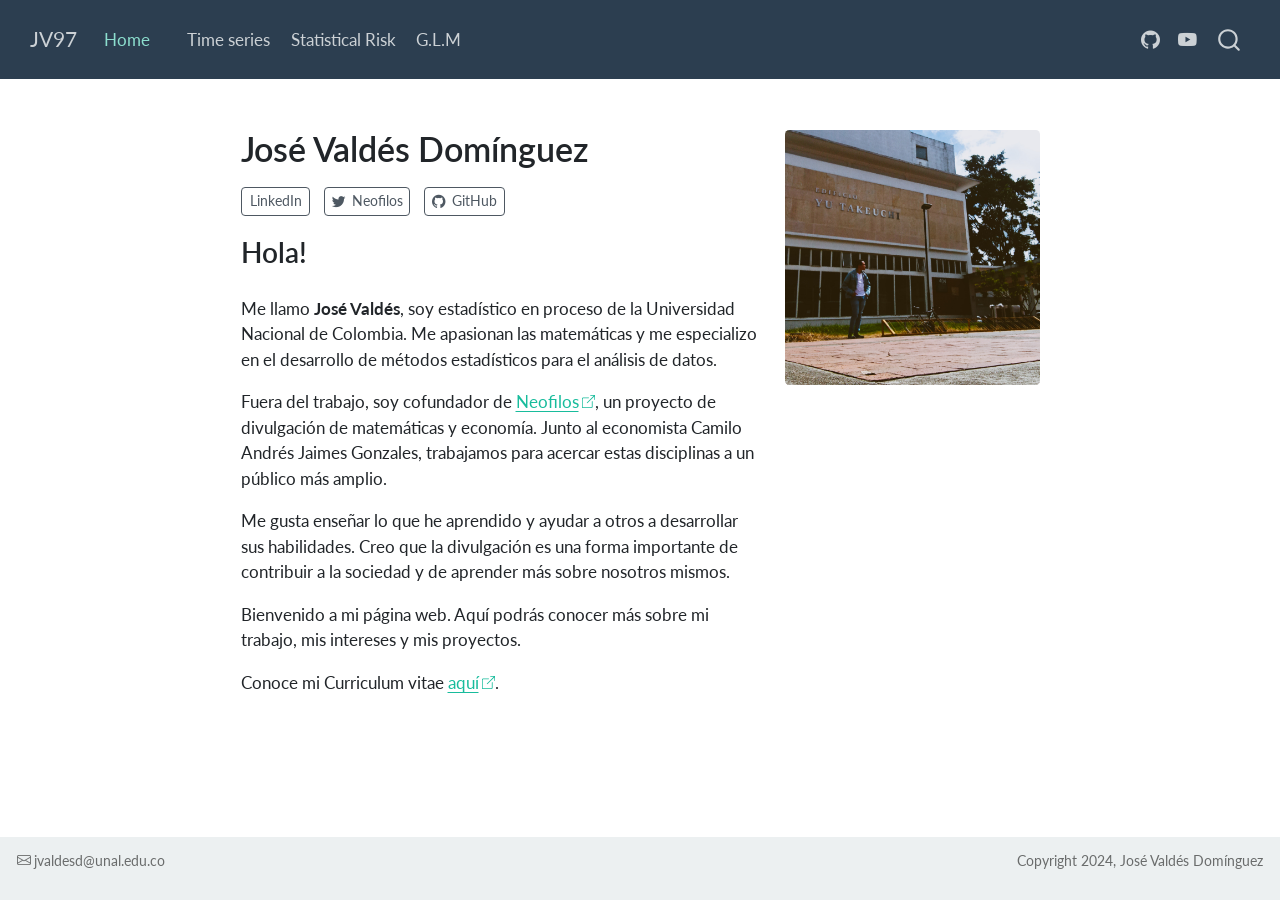
==== commit 47a0c565: "Agregar GLM" ====
--- a/docs/index.html
+++ b/docs/index.html
@@ -2,7 +2,7 @@
 <html xmlns="http://www.w3.org/1999/xhtml" lang="es" xml:lang="es"><head>
 
 <meta charset="utf-8">
-<meta name="generator" content="quarto-1.3.450">
+<meta name="generator" content="quarto-1.4.549">
 
 <meta name="viewport" content="width=device-width, initial-scale=1.0, user-scalable=yes">
 
@@ -45,7 +45,13 @@
   "collapse-after": 3,
   "panel-placement": "end",
   "type": "overlay",
-  "limit": 20,
+  "limit": 50,
+  "keyboard-shortcut": [
+    "f",
+    "/",
+    "s"
+  ],
+  "show-item-context": false,
   "language": {
     "search-no-results-text": "Sin resultados",
     "search-matching-documents-text": "documentos encontrados",
@@ -54,6 +60,7 @@
     "search-more-match-text": "resultado adicional en este documento",
     "search-more-matches-text": "resultados adicionales en este documento",
     "search-clear-button-title": "Borrar",
+    "search-text-placeholder": "",
     "search-detached-cancel-button-title": "Cancelar",
     "search-submit-button-title": "Enviar",
     "search-label": "Buscar"
@@ -76,9 +83,9 @@
 
 <div id="quarto-search-results"></div>
   <header id="quarto-header" class="headroom fixed-top">
-    <nav class="navbar navbar-expand-lg navbar-dark ">
+    <nav class="navbar navbar-expand-lg " data-bs-theme="dark">
       <div class="navbar-container container-fluid">
-      <div class="navbar-brand-container">
+      <div class="navbar-brand-container mx-auto">
     <a class="navbar-brand" href="./index.html">
     <span class="navbar-title">JV97</span>
     </a>
@@ -90,37 +97,41 @@
           <div class="collapse navbar-collapse" id="navbarCollapse">
             <ul class="navbar-nav navbar-nav-scroll me-auto">
   <li class="nav-item">
-    <a class="nav-link active" href="./index.html" rel="" target="" aria-current="page">
- <span class="menu-text">Home</span></a>
+    <a class="nav-link active" href="./index.html" aria-current="page"> 
+<span class="menu-text">Home</span></a>
   </li>  
   <li class="nav-item compact">
-    <a class="nav-link" href="./about.qmd" rel="" target="">
- <span class="menu-text"></span></a>
+    <a class="nav-link" href="./about.qmd"> 
+<span class="menu-text"></span></a>
   </li>  
   <li class="nav-item">
-    <a class="nav-link" href="./series.html" rel="" target="">
- <span class="menu-text">Time series</span></a>
+    <a class="nav-link" href="./series.html"> 
+<span class="menu-text">Time series</span></a>
   </li>  
   <li class="nav-item">
-    <a class="nav-link" href="./Teo Est. Riesgo.html" rel="" target="">
- <span class="menu-text">Statistical Risk</span></a>
+    <a class="nav-link" href="./Teo Est. Riesgo.html"> 
+<span class="menu-text">Statistical Risk</span></a>
+  </li>  
+  <li class="nav-item">
+    <a class="nav-link" href="./GLM.html"> 
+<span class="menu-text">G.L.M</span></a>
   </li>  
 </ul>
             <ul class="navbar-nav navbar-nav-scroll ms-auto">
   <li class="nav-item compact">
-    <a class="nav-link" href="https://github.com/JoseValdes97?tab=repositories" rel="" target=""><i class="bi bi-github" role="img">
+    <a class="nav-link" href="https://github.com/JoseValdes97?tab=repositories"> <i class="bi bi-github" role="img">
 </i> 
- <span class="menu-text"></span></a>
+<span class="menu-text"></span></a>
   </li>  
   <li class="nav-item compact">
-    <a class="nav-link" href="https://www.youtube.com/@neofilos1576" rel="" target=""><i class="bi bi-youtube" role="img">
+    <a class="nav-link" href="https://www.youtube.com/@neofilos1576"> <i class="bi bi-youtube" role="img">
 </i> 
- <span class="menu-text"></span></a>
+<span class="menu-text"></span></a>
   </li>  
 </ul>
-            <div class="quarto-navbar-tools">
+          </div> <!-- /navcollapse -->
+          <div class="quarto-navbar-tools">
 </div>
-          </div> <!-- /navcollapse -->
       </div> <!-- /container-fluid -->
     </nav>
 </header>
@@ -130,7 +141,7 @@
 <!-- margin-sidebar -->
     
 <!-- main -->
-<div class="quarto-about-solana column-body">
+<div class="quarto-about-solana column-body content">
   <div class="about-entity">
     <div class="entity-contents">
       <header id="title-block-header" class="quarto-title-block default">
@@ -243,10 +254,9 @@
     // clear code selection
     e.clearSelection();
   });
-  function tippyHover(el, contentFn) {
+  function tippyHover(el, contentFn, onTriggerFn, onUntriggerFn) {
     const config = {
       allowHTML: true,
-      content: contentFn,
       maxWidth: 500,
       delay: 100,
       arrow: false,
@@ -256,8 +266,17 @@
       interactive: true,
       interactiveBorder: 10,
       theme: 'quarto',
-      placement: 'bottom-start'
+      placement: 'bottom-start',
     };
+    if (contentFn) {
+      config.content = contentFn;
+    }
+    if (onTriggerFn) {
+      config.onTrigger = onTriggerFn;
+    }
+    if (onUntriggerFn) {
+      config.onUntrigger = onUntriggerFn;
+    }
     window.tippy(el, config); 
   }
   const noterefs = window.document.querySelectorAll('a[role="doc-noteref"]');
@@ -270,6 +289,125 @@
       const id = href.replace(/^#\/?/, "");
       const note = window.document.getElementById(id);
       return note.innerHTML;
+    });
+  }
+  const xrefs = window.document.querySelectorAll('a.quarto-xref');
+  const processXRef = (id, note) => {
+    // Strip column container classes
+    const stripColumnClz = (el) => {
+      el.classList.remove("page-full", "page-columns");
+      if (el.children) {
+        for (const child of el.children) {
+          stripColumnClz(child);
+        }
+      }
+    }
+    stripColumnClz(note)
+    if (id === null || id.startsWith('sec-')) {
+      // Special case sections, only their first couple elements
+      const container = document.createElement("div");
+      if (note.children && note.children.length > 2) {
+        container.appendChild(note.children[0].cloneNode(true));
+        for (let i = 1; i < note.children.length; i++) {
+          const child = note.children[i];
+          if (child.tagName === "P" && child.innerText === "") {
+            continue;
+          } else {
+            container.appendChild(child.cloneNode(true));
+            break;
+          }
+        }
+        if (window.Quarto?.typesetMath) {
+          window.Quarto.typesetMath(container);
+        }
+        return container.innerHTML
+      } else {
+        if (window.Quarto?.typesetMath) {
+          window.Quarto.typesetMath(note);
+        }
+        return note.innerHTML;
+      }
+    } else {
+      // Remove any anchor links if they are present
+      const anchorLink = note.querySelector('a.anchorjs-link');
+      if (anchorLink) {
+        anchorLink.remove();
+      }
+      if (window.Quarto?.typesetMath) {
+        window.Quarto.typesetMath(note);
+      }
+      // TODO in 1.5, we should make sure this works without a callout special case
+      if (note.classList.contains("callout")) {
+        return note.outerHTML;
+      } else {
+        return note.innerHTML;
+      }
+    }
+  }
+  for (var i=0; i<xrefs.length; i++) {
+    const xref = xrefs[i];
+    tippyHover(xref, undefined, function(instance) {
+      instance.disable();
+      let url = xref.getAttribute('href');
+      let hash = undefined; 
+      if (url.startsWith('#')) {
+        hash = url;
+      } else {
+        try { hash = new URL(url).hash; } catch {}
+      }
+      if (hash) {
+        const id = hash.replace(/^#\/?/, "");
+        const note = window.document.getElementById(id);
+        if (note !== null) {
+          try {
+            const html = processXRef(id, note.cloneNode(true));
+            instance.setContent(html);
+          } finally {
+            instance.enable();
+            instance.show();
+          }
+        } else {
+          // See if we can fetch this
+          fetch(url.split('#')[0])
+          .then(res => res.text())
+          .then(html => {
+            const parser = new DOMParser();
+            const htmlDoc = parser.parseFromString(html, "text/html");
+            const note = htmlDoc.getElementById(id);
+            if (note !== null) {
+              const html = processXRef(id, note);
+              instance.setContent(html);
+            } 
+          }).finally(() => {
+            instance.enable();
+            instance.show();
+          });
+        }
+      } else {
+        // See if we can fetch a full url (with no hash to target)
+        // This is a special case and we should probably do some content thinning / targeting
+        fetch(url)
+        .then(res => res.text())
+        .then(html => {
+          const parser = new DOMParser();
+          const htmlDoc = parser.parseFromString(html, "text/html");
+          const note = htmlDoc.querySelector('main.content');
+          if (note !== null) {
+            // This should only happen for chapter cross references
+            // (since there is no id in the URL)
+            // remove the first header
+            if (note.children.length > 0 && note.children[0].tagName === "HEADER") {
+              note.children[0].remove();
+            }
+            const html = processXRef(null, note);
+            instance.setContent(html);
+          } 
+        }).finally(() => {
+          instance.enable();
+          instance.show();
+        });
+      }
+    }, function(instance) {
     });
   }
       let selectedAnnoteEl;
@@ -313,6 +451,7 @@
             }
             div.style.top = top - 2 + "px";
             div.style.height = height + 4 + "px";
+            div.style.left = 0;
             let gutterDiv = window.document.getElementById("code-annotation-line-highlight-gutter");
             if (gutterDiv === null) {
               gutterDiv = window.document.createElement("div");
@@ -338,6 +477,32 @@
         });
         selectedAnnoteEl = undefined;
       };
+        // Handle positioning of the toggle
+    window.addEventListener(
+      "resize",
+      throttle(() => {
+        elRect = undefined;
+        if (selectedAnnoteEl) {
+          selectCodeLines(selectedAnnoteEl);
+        }
+      }, 10)
+    );
+    function throttle(fn, ms) {
+    let throttle = false;
+    let timer;
+      return (...args) => {
+        if(!throttle) { // first call gets through
+            fn.apply(this, args);
+            throttle = true;
+        } else { // all the others get throttled
+            if(timer) clearTimeout(timer); // cancel #2
+            timer = setTimeout(() => {
+              fn.apply(this, args);
+              timer = throttle = false;
+            }, ms);
+        }
+      };
+    }
       // Attach click handler to the DT
       const annoteDls = window.document.querySelectorAll('dt[data-target-cell]');
       for (const annoteDlNode of annoteDls) {
@@ -424,4 +589,5 @@
 
 
 
+
 </body></html>
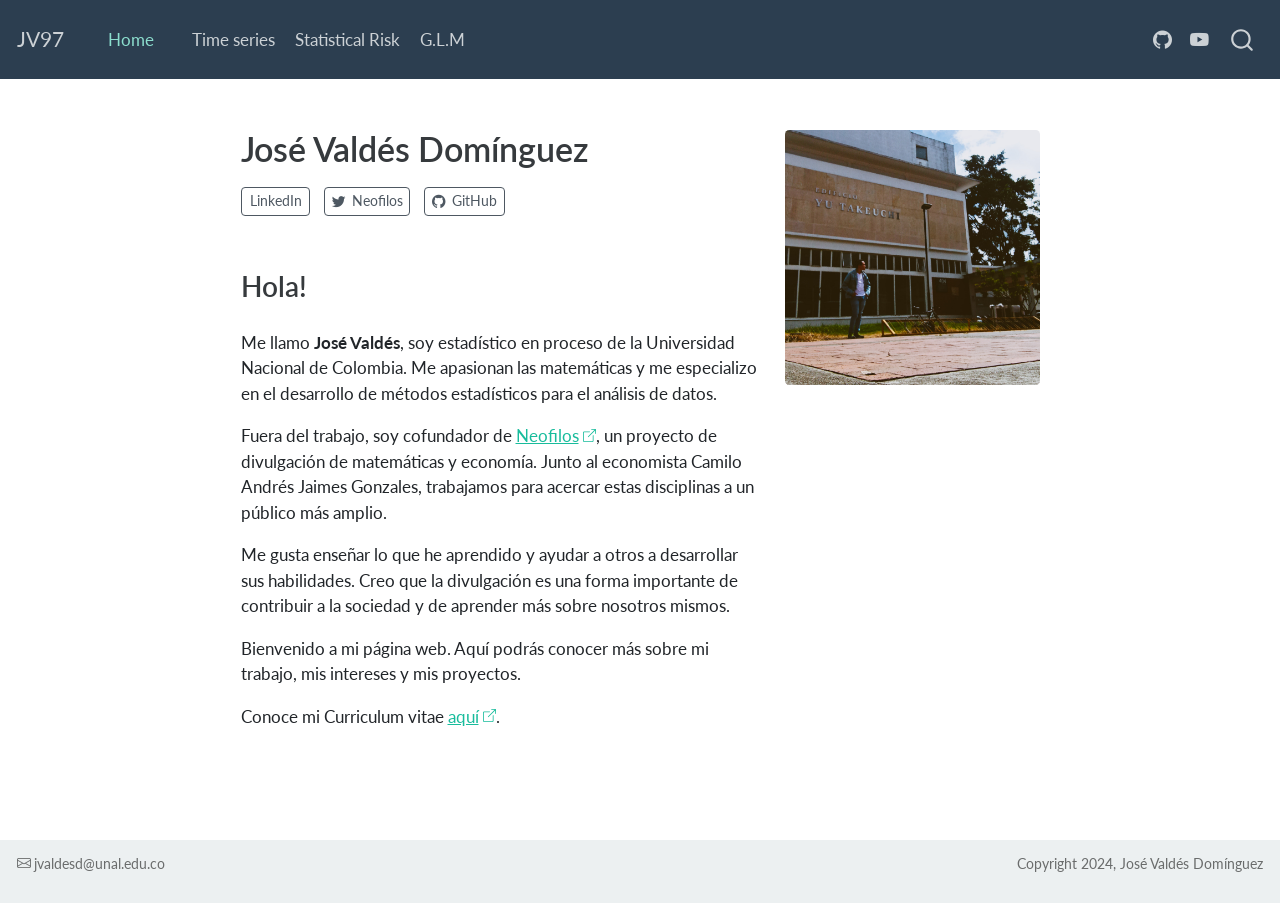
==== commit e3893ab9: "Cambio CV ahora si funciona" ====
--- a/docs/index.html
+++ b/docs/index.html
@@ -2,7 +2,7 @@
 <html xmlns="http://www.w3.org/1999/xhtml" lang="es" xml:lang="es"><head>
 
 <meta charset="utf-8">
-<meta name="generator" content="quarto-1.4.549">
+<meta name="generator" content="quarto-1.3.450">
 
 <meta name="viewport" content="width=device-width, initial-scale=1.0, user-scalable=yes">
 
@@ -45,13 +45,7 @@
   "collapse-after": 3,
   "panel-placement": "end",
   "type": "overlay",
-  "limit": 50,
-  "keyboard-shortcut": [
-    "f",
-    "/",
-    "s"
-  ],
-  "show-item-context": false,
+  "limit": 20,
   "language": {
     "search-no-results-text": "Sin resultados",
     "search-matching-documents-text": "documentos encontrados",
@@ -60,7 +54,6 @@
     "search-more-match-text": "resultado adicional en este documento",
     "search-more-matches-text": "resultados adicionales en este documento",
     "search-clear-button-title": "Borrar",
-    "search-text-placeholder": "",
     "search-detached-cancel-button-title": "Cancelar",
     "search-submit-button-title": "Enviar",
     "search-label": "Buscar"
@@ -83,9 +76,9 @@
 
 <div id="quarto-search-results"></div>
   <header id="quarto-header" class="headroom fixed-top">
-    <nav class="navbar navbar-expand-lg " data-bs-theme="dark">
+    <nav class="navbar navbar-expand-lg navbar-dark ">
       <div class="navbar-container container-fluid">
-      <div class="navbar-brand-container mx-auto">
+      <div class="navbar-brand-container">
     <a class="navbar-brand" href="./index.html">
     <span class="navbar-title">JV97</span>
     </a>
@@ -97,41 +90,41 @@
           <div class="collapse navbar-collapse" id="navbarCollapse">
             <ul class="navbar-nav navbar-nav-scroll me-auto">
   <li class="nav-item">
-    <a class="nav-link active" href="./index.html" aria-current="page"> 
-<span class="menu-text">Home</span></a>
+    <a class="nav-link active" href="./index.html" rel="" target="" aria-current="page">
+ <span class="menu-text">Home</span></a>
   </li>  
   <li class="nav-item compact">
-    <a class="nav-link" href="./about.qmd"> 
-<span class="menu-text"></span></a>
+    <a class="nav-link" href="./about.qmd" rel="" target="">
+ <span class="menu-text"></span></a>
   </li>  
   <li class="nav-item">
-    <a class="nav-link" href="./series.html"> 
-<span class="menu-text">Time series</span></a>
+    <a class="nav-link" href="./series.html" rel="" target="">
+ <span class="menu-text">Time series</span></a>
   </li>  
   <li class="nav-item">
-    <a class="nav-link" href="./Teo Est. Riesgo.html"> 
-<span class="menu-text">Statistical Risk</span></a>
+    <a class="nav-link" href="./Teo Est. Riesgo.html" rel="" target="">
+ <span class="menu-text">Statistical Risk</span></a>
   </li>  
   <li class="nav-item">
-    <a class="nav-link" href="./GLM.html"> 
-<span class="menu-text">G.L.M</span></a>
+    <a class="nav-link" href="./GLM.html" rel="" target="">
+ <span class="menu-text">G.L.M</span></a>
   </li>  
 </ul>
             <ul class="navbar-nav navbar-nav-scroll ms-auto">
   <li class="nav-item compact">
-    <a class="nav-link" href="https://github.com/JoseValdes97?tab=repositories"> <i class="bi bi-github" role="img">
+    <a class="nav-link" href="https://github.com/JoseValdes97?tab=repositories" rel="" target=""><i class="bi bi-github" role="img">
 </i> 
-<span class="menu-text"></span></a>
+ <span class="menu-text"></span></a>
   </li>  
   <li class="nav-item compact">
-    <a class="nav-link" href="https://www.youtube.com/@neofilos1576"> <i class="bi bi-youtube" role="img">
+    <a class="nav-link" href="https://www.youtube.com/@neofilos1576" rel="" target=""><i class="bi bi-youtube" role="img">
 </i> 
-<span class="menu-text"></span></a>
+ <span class="menu-text"></span></a>
   </li>  
 </ul>
+            <div class="quarto-navbar-tools">
+</div>
           </div> <!-- /navcollapse -->
-          <div class="quarto-navbar-tools">
-</div>
       </div> <!-- /container-fluid -->
     </nav>
 </header>
@@ -141,7 +134,7 @@
 <!-- margin-sidebar -->
     
 <!-- main -->
-<div class="quarto-about-solana column-body content">
+<div class="quarto-about-solana column-body">
   <div class="about-entity">
     <div class="entity-contents">
       <header id="title-block-header" class="quarto-title-block default">
@@ -171,7 +164,7 @@
 <p>Fuera del trabajo, soy cofundador de <a href="https://www.instagram.com/neofilos_/?hl=es-la" class="external" target="_blank">Neofilos</a>, un proyecto de divulgación de matemáticas y economía. Junto al economista Camilo Andrés Jaimes Gonzales, trabajamos para acercar estas disciplinas a un público más amplio.</p>
 <p>Me gusta enseñar lo que he aprendido y ayudar a otros a desarrollar sus habilidades. Creo que la divulgación es una forma importante de contribuir a la sociedad y de aprender más sobre nosotros mismos.</p>
 <p>Bienvenido a mi página web. Aquí podrás conocer más sobre mi trabajo, mis intereses y mis proyectos.</p>
-<p>Conoce mi Curriculum vitae <a href="https://doc-0c-48-prod-00-apps-viewer.googleusercontent.com/viewer2/prod-00/pdf/vqntbicoh9kp9cobnlt3b20q45kg5jis/fhut1cjfv1njsmeqr3bd0rqoq6nqsolg/1712264400000/3/106704187604765970217/[base64]?authuser=1&amp;nonce=n4f038pkanr1k&amp;user=106704187604765970217&amp;hash=0l5iv0ib66lm8gaeup6b4nvt1nblltd6" class="external" target="_blank">aquí</a>.</p>
+<p>Conoce mi Curriculum vitae <a href="https://drive.google.com/file/d/1WBVUGXgRZ5kte9Wmxv8hcC_BMBqgYAy5/view?usp=sharing" class="external" target="_blank">aquí</a>.</p>
 
 
 </section>
@@ -254,9 +247,10 @@
     // clear code selection
     e.clearSelection();
   });
-  function tippyHover(el, contentFn, onTriggerFn, onUntriggerFn) {
+  function tippyHover(el, contentFn) {
     const config = {
       allowHTML: true,
+      content: contentFn,
       maxWidth: 500,
       delay: 100,
       arrow: false,
@@ -266,17 +260,8 @@
       interactive: true,
       interactiveBorder: 10,
       theme: 'quarto',
-      placement: 'bottom-start',
+      placement: 'bottom-start'
     };
-    if (contentFn) {
-      config.content = contentFn;
-    }
-    if (onTriggerFn) {
-      config.onTrigger = onTriggerFn;
-    }
-    if (onUntriggerFn) {
-      config.onUntrigger = onUntriggerFn;
-    }
     window.tippy(el, config); 
   }
   const noterefs = window.document.querySelectorAll('a[role="doc-noteref"]');
@@ -289,125 +274,6 @@
       const id = href.replace(/^#\/?/, "");
       const note = window.document.getElementById(id);
       return note.innerHTML;
-    });
-  }
-  const xrefs = window.document.querySelectorAll('a.quarto-xref');
-  const processXRef = (id, note) => {
-    // Strip column container classes
-    const stripColumnClz = (el) => {
-      el.classList.remove("page-full", "page-columns");
-      if (el.children) {
-        for (const child of el.children) {
-          stripColumnClz(child);
-        }
-      }
-    }
-    stripColumnClz(note)
-    if (id === null || id.startsWith('sec-')) {
-      // Special case sections, only their first couple elements
-      const container = document.createElement("div");
-      if (note.children && note.children.length > 2) {
-        container.appendChild(note.children[0].cloneNode(true));
-        for (let i = 1; i < note.children.length; i++) {
-          const child = note.children[i];
-          if (child.tagName === "P" && child.innerText === "") {
-            continue;
-          } else {
-            container.appendChild(child.cloneNode(true));
-            break;
-          }
-        }
-        if (window.Quarto?.typesetMath) {
-          window.Quarto.typesetMath(container);
-        }
-        return container.innerHTML
-      } else {
-        if (window.Quarto?.typesetMath) {
-          window.Quarto.typesetMath(note);
-        }
-        return note.innerHTML;
-      }
-    } else {
-      // Remove any anchor links if they are present
-      const anchorLink = note.querySelector('a.anchorjs-link');
-      if (anchorLink) {
-        anchorLink.remove();
-      }
-      if (window.Quarto?.typesetMath) {
-        window.Quarto.typesetMath(note);
-      }
-      // TODO in 1.5, we should make sure this works without a callout special case
-      if (note.classList.contains("callout")) {
-        return note.outerHTML;
-      } else {
-        return note.innerHTML;
-      }
-    }
-  }
-  for (var i=0; i<xrefs.length; i++) {
-    const xref = xrefs[i];
-    tippyHover(xref, undefined, function(instance) {
-      instance.disable();
-      let url = xref.getAttribute('href');
-      let hash = undefined; 
-      if (url.startsWith('#')) {
-        hash = url;
-      } else {
-        try { hash = new URL(url).hash; } catch {}
-      }
-      if (hash) {
-        const id = hash.replace(/^#\/?/, "");
-        const note = window.document.getElementById(id);
-        if (note !== null) {
-          try {
-            const html = processXRef(id, note.cloneNode(true));
-            instance.setContent(html);
-          } finally {
-            instance.enable();
-            instance.show();
-          }
-        } else {
-          // See if we can fetch this
-          fetch(url.split('#')[0])
-          .then(res => res.text())
-          .then(html => {
-            const parser = new DOMParser();
-            const htmlDoc = parser.parseFromString(html, "text/html");
-            const note = htmlDoc.getElementById(id);
-            if (note !== null) {
-              const html = processXRef(id, note);
-              instance.setContent(html);
-            } 
-          }).finally(() => {
-            instance.enable();
-            instance.show();
-          });
-        }
-      } else {
-        // See if we can fetch a full url (with no hash to target)
-        // This is a special case and we should probably do some content thinning / targeting
-        fetch(url)
-        .then(res => res.text())
-        .then(html => {
-          const parser = new DOMParser();
-          const htmlDoc = parser.parseFromString(html, "text/html");
-          const note = htmlDoc.querySelector('main.content');
-          if (note !== null) {
-            // This should only happen for chapter cross references
-            // (since there is no id in the URL)
-            // remove the first header
-            if (note.children.length > 0 && note.children[0].tagName === "HEADER") {
-              note.children[0].remove();
-            }
-            const html = processXRef(null, note);
-            instance.setContent(html);
-          } 
-        }).finally(() => {
-          instance.enable();
-          instance.show();
-        });
-      }
-    }, function(instance) {
     });
   }
       let selectedAnnoteEl;
@@ -451,7 +317,6 @@
             }
             div.style.top = top - 2 + "px";
             div.style.height = height + 4 + "px";
-            div.style.left = 0;
             let gutterDiv = window.document.getElementById("code-annotation-line-highlight-gutter");
             if (gutterDiv === null) {
               gutterDiv = window.document.createElement("div");
@@ -477,32 +342,6 @@
         });
         selectedAnnoteEl = undefined;
       };
-        // Handle positioning of the toggle
-    window.addEventListener(
-      "resize",
-      throttle(() => {
-        elRect = undefined;
-        if (selectedAnnoteEl) {
-          selectCodeLines(selectedAnnoteEl);
-        }
-      }, 10)
-    );
-    function throttle(fn, ms) {
-    let throttle = false;
-    let timer;
-      return (...args) => {
-        if(!throttle) { // first call gets through
-            fn.apply(this, args);
-            throttle = true;
-        } else { // all the others get throttled
-            if(timer) clearTimeout(timer); // cancel #2
-            timer = setTimeout(() => {
-              fn.apply(this, args);
-              timer = throttle = false;
-            }, ms);
-        }
-      };
-    }
       // Attach click handler to the DT
       const annoteDls = window.document.querySelectorAll('dt[data-target-cell]');
       for (const annoteDlNode of annoteDls) {
@@ -589,5 +428,4 @@
 
 
 
-
 </body></html>
